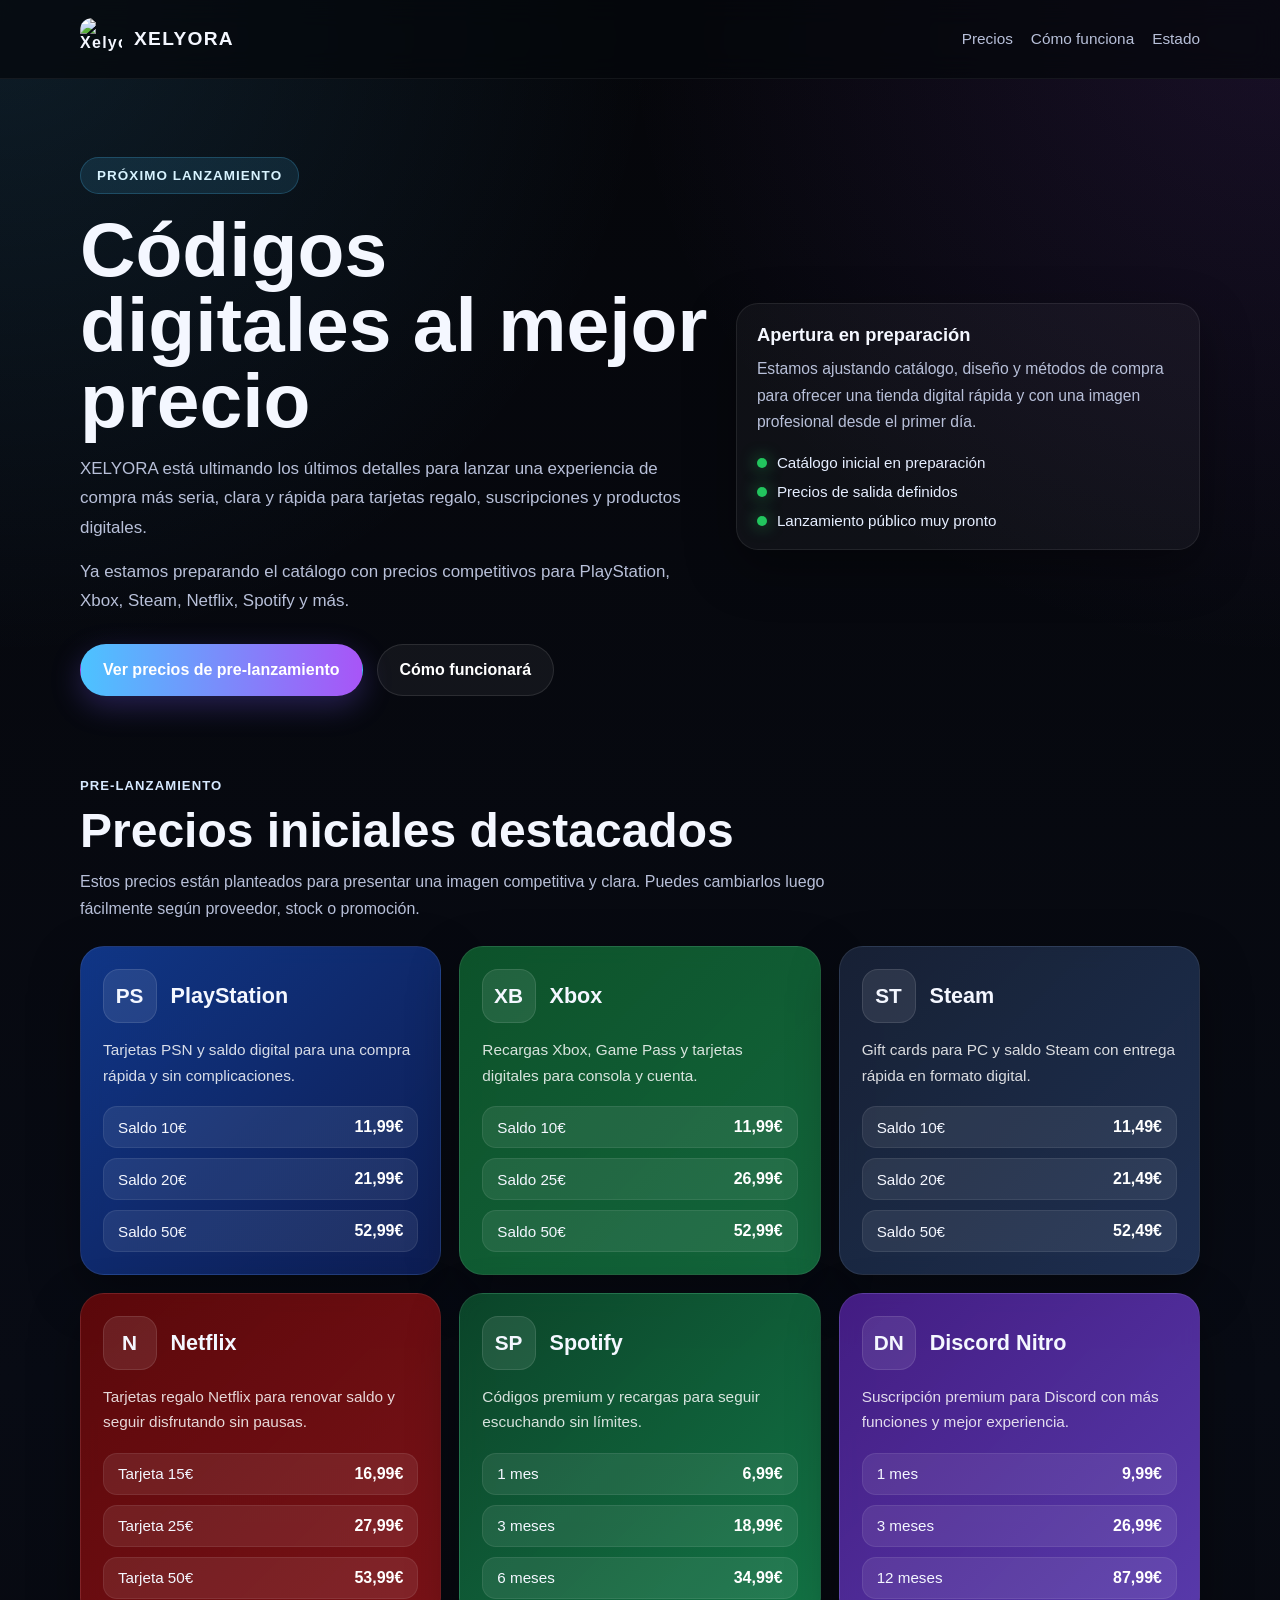
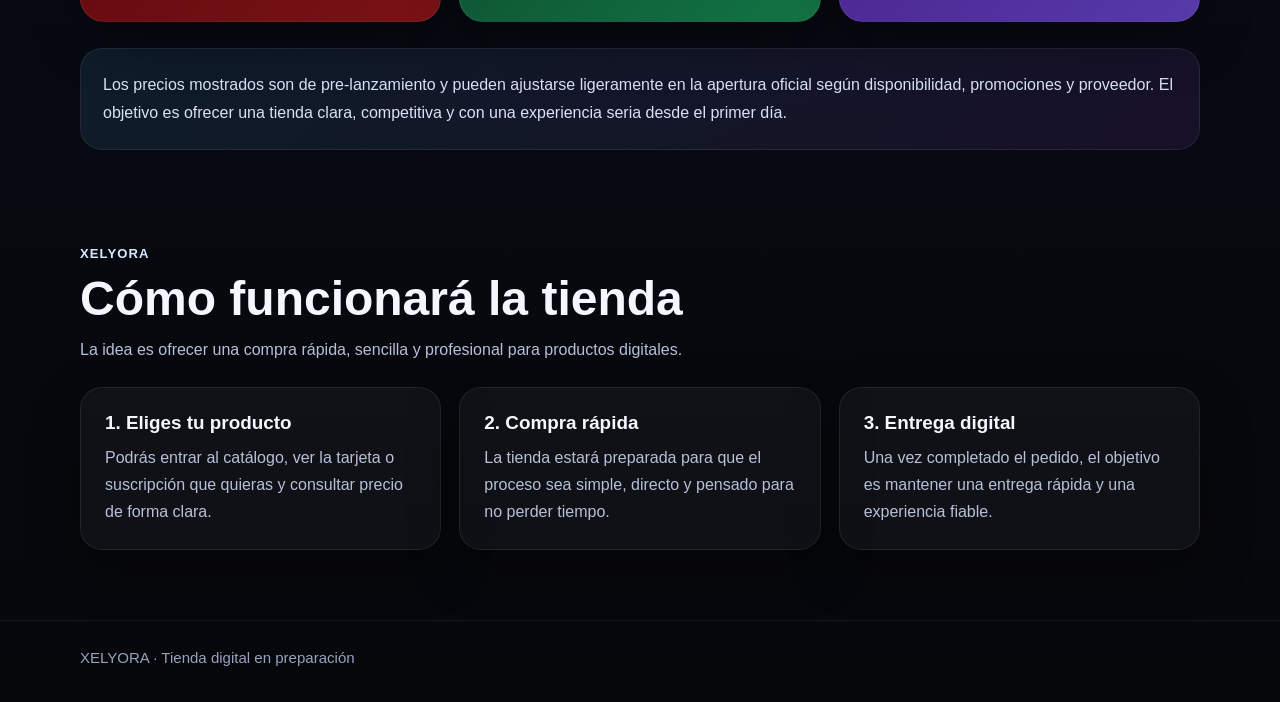
==== public/index.html @ 6d17dced "Update index.html" ====
<!DOCTYPE html>
<html lang="es">
<head>
  <meta charset="UTF-8" />
  <meta name="viewport" content="width=device-width, initial-scale=1.0" />
  <title>XELYORA | Próxima apertura</title>
  <meta
    name="description"
    content="XELYORA abrirá muy pronto. Tarjetas regalo, gift cards y suscripciones digitales con entrega rápida y precios competitivos."
  />
  <link rel="icon" href="/favicon.ico" type="image/x-icon" />
  <link rel="shortcut icon" href="/favicon.ico" type="image/x-icon" />
  <style>
    :root {
      --bg: #06070b;
      --bg-soft: #0d1020;
      --card: rgba(255,255,255,0.05);
      --card-border: rgba(255,255,255,0.08);
      --text: #f4f7ff;
      --muted: #b8c0d9;
      --blue: #4cc3ff;
      --purple: #a855f7;
      --green: #22c55e;
      --shadow: 0 18px 50px rgba(0,0,0,0.35);
    }

    * {
      box-sizing: border-box;
    }

    html {
      scroll-behavior: smooth;
    }

    body {
      margin: 0;
      font-family: Arial, sans-serif;
      color: var(--text);
      background:
        radial-gradient(circle at top left, rgba(76,195,255,0.12), transparent 25%),
        radial-gradient(circle at top right, rgba(168,85,247,0.12), transparent 25%),
        linear-gradient(180deg, #05060a 0%, #080b14 60%, #06070b 100%);
    }

    a {
      color: inherit;
      text-decoration: none;
    }

    .container {
      width: min(1120px, calc(100% - 32px));
      margin: 0 auto;
    }

    .site-header {
      position: sticky;
      top: 0;
      z-index: 20;
      backdrop-filter: blur(14px);
      background: rgba(5, 7, 12, 0.72);
      border-bottom: 1px solid rgba(255,255,255,0.06);
    }

    .header-wrap {
      min-height: 78px;
      display: flex;
      align-items: center;
      justify-content: space-between;
      gap: 18px;
    }

    .brand {
      display: flex;
      align-items: center;
      gap: 12px;
      font-weight: 800;
      letter-spacing: 0.08em;
    }

    .brand img {
      width: 42px;
      height: 42px;
      object-fit: contain;
      border-radius: 12px;
    }

    .brand-text {
      font-size: 1.2rem;
    }

    .nav {
      display: flex;
      align-items: center;
      gap: 18px;
      color: var(--muted);
      font-size: 0.96rem;
    }

    .nav a:hover {
      color: white;
    }

    .hero {
      position: relative;
      overflow: hidden;
      padding: 78px 0 56px;
    }

    .hero-grid {
      display: grid;
      grid-template-columns: 1.15fr 0.85fr;
      gap: 28px;
      align-items: center;
    }

    .badge {
      display: inline-flex;
      align-items: center;
      gap: 10px;
      padding: 10px 16px;
      border-radius: 999px;
      background: rgba(76,195,255,0.12);
      border: 1px solid rgba(76,195,255,0.22);
      color: #d8f3ff;
      font-size: 0.84rem;
      font-weight: 700;
      letter-spacing: 0.08em;
      margin-bottom: 18px;
    }

    h1 {
      margin: 0 0 16px;
      font-size: clamp(2.4rem, 6vw, 4.8rem);
      line-height: 0.98;
    }

    .hero p {
      margin: 0 0 14px;
      color: var(--muted);
      font-size: 1.06rem;
      line-height: 1.75;
      max-width: 720px;
    }

    .hero-actions {
      display: flex;
      flex-wrap: wrap;
      gap: 14px;
      margin-top: 28px;
    }

    .btn {
      display: inline-flex;
      align-items: center;
      justify-content: center;
      min-height: 52px;
      padding: 0 22px;
      border-radius: 999px;
      font-weight: 700;
      border: 1px solid transparent;
      transition: transform 0.18s ease, border-color 0.18s ease, background 0.18s ease;
    }

    .btn:hover {
      transform: translateY(-1px);
    }

    .btn-primary {
      color: white;
      background: linear-gradient(90deg, var(--blue), var(--purple));
      box-shadow: 0 10px 30px rgba(122, 92, 255, 0.28);
    }

    .btn-secondary {
      color: white;
      background: rgba(255,255,255,0.05);
      border-color: rgba(255,255,255,0.10);
    }

    .status-card {
      padding: 20px;
      border-radius: 22px;
      background: rgba(255,255,255,0.04);
      border: 1px solid rgba(255,255,255,0.08);
      box-shadow: var(--shadow);
    }

    .status-card h3 {
      margin: 0 0 10px;
      font-size: 1.15rem;
    }

    .status-card p {
      margin: 0;
      color: var(--muted);
      font-size: 0.98rem;
      line-height: 1.7;
    }

    .status-list {
      list-style: none;
      padding: 0;
      margin: 18px 0 0;
      display: grid;
      gap: 12px;
    }

    .status-list li {
      display: flex;
      align-items: center;
      gap: 10px;
      color: #e6eeff;
      font-size: 0.95rem;
    }

    .dot {
      width: 10px;
      height: 10px;
      border-radius: 999px;
      background: var(--green);
      box-shadow: 0 0 16px rgba(34,197,94,0.7);
      flex-shrink: 0;
    }

    .section {
      padding: 24px 0 70px;
    }

    .section-head {
      display: flex;
      align-items: end;
      justify-content: space-between;
      gap: 18px;
      margin-bottom: 24px;
    }

    .section-tag {
      color: #d7e9ff;
      font-size: 0.82rem;
      letter-spacing: 0.08em;
      font-weight: 800;
      display: inline-block;
      margin-bottom: 10px;
    }

    h2 {
      margin: 0;
      font-size: clamp(1.8rem, 4vw, 3rem);
    }

    .section-sub {
      margin: 10px 0 0;
      color: var(--muted);
      max-width: 760px;
      line-height: 1.7;
    }

    .grid {
      display: grid;
      grid-template-columns: repeat(3, 1fr);
      gap: 18px;
    }

    .product-card {
      border-radius: 24px;
      padding: 22px;
      border: 1px solid var(--card-border);
      box-shadow: var(--shadow);
      background: var(--card);
      backdrop-filter: blur(12px);
      min-height: 250px;
      display: flex;
      flex-direction: column;
      justify-content: space-between;
    }

    .product-card.ps {
      background: linear-gradient(135deg, rgba(18, 64, 160, 0.82), rgba(15, 32, 92, 0.88));
    }

    .product-card.xbox {
      background: linear-gradient(135deg, rgba(14, 92, 46, 0.88), rgba(24, 138, 76, 0.72));
    }

    .product-card.steam {
      background: linear-gradient(135deg, rgba(25, 35, 56, 0.92), rgba(35, 56, 95, 0.82));
    }

    .product-card.netflix {
      background: linear-gradient(135deg, rgba(98, 8, 10, 0.92), rgba(167, 22, 26, 0.72));
    }

    .product-card.spotify {
      background: linear-gradient(135deg, rgba(12, 76, 44, 0.88), rgba(24, 158, 90, 0.72));
    }

    .product-card.nitro {
      background: linear-gradient(135deg, rgba(74, 31, 143, 0.90), rgba(120, 77, 231, 0.72));
    }

    .product-top {
      display: flex;
      align-items: center;
      gap: 14px;
      margin-bottom: 14px;
    }

    .product-icon {
      width: 54px;
      height: 54px;
      border-radius: 16px;
      display: grid;
      place-items: center;
      background: rgba(255,255,255,0.09);
      border: 1px solid rgba(255,255,255,0.10);
      font-size: 1.3rem;
      font-weight: 800;
    }

    .product-card h3 {
      margin: 0;
      font-size: 1.35rem;
    }

    .product-card p {
      margin: 0;
      color: rgba(255,255,255,0.84);
      line-height: 1.65;
      font-size: 0.96rem;
    }

    .price-list {
      margin: 18px 0 0;
      padding: 0;
      list-style: none;
      display: grid;
      gap: 10px;
    }

    .price-list li {
      display: flex;
      align-items: center;
      justify-content: space-between;
      gap: 12px;
      padding: 11px 14px;
      border-radius: 14px;
      background: rgba(255,255,255,0.08);
      border: 1px solid rgba(255,255,255,0.08);
      font-size: 0.95rem;
    }

    .price-list strong {
      font-size: 1rem;
      color: white;
    }

    .notice-box {
      margin-top: 26px;
      padding: 22px;
      border-radius: 22px;
      background: linear-gradient(135deg, rgba(76,195,255,0.10), rgba(168,85,247,0.10));
      border: 1px solid rgba(255,255,255,0.08);
      color: #eaf2ff;
    }

    .notice-box p {
      margin: 0;
      color: #d9e2f5;
      line-height: 1.75;
    }

    .info-grid {
      display: grid;
      grid-template-columns: repeat(3, 1fr);
      gap: 18px;
    }

    .info-card {
      padding: 24px;
      border-radius: 22px;
      background: rgba(255,255,255,0.04);
      border: 1px solid rgba(255,255,255,0.08);
      box-shadow: var(--shadow);
    }

    .info-card h3 {
      margin: 0 0 10px;
      font-size: 1.18rem;
    }

    .info-card p {
      margin: 0;
      color: var(--muted);
      line-height: 1.7;
    }

    .footer {
      padding: 28px 0 36px;
      border-top: 1px solid rgba(255,255,255,0.06);
      color: #98a2bf;
      font-size: 0.94rem;
    }

    @media (max-width: 980px) {
      .hero-grid,
      .grid,
      .info-grid {
        grid-template-columns: 1fr;
      }
    }

    @media (max-width: 760px) {
      .nav {
        display: none;
      }

      .hero {
        padding-top: 52px;
      }

      .header-wrap {
        min-height: 70px;
      }

      .hero-actions {
        flex-direction: column;
      }

      .btn {
        width: 100%;
      }

      .section {
        padding-bottom: 54px;
      }
    }
  </style>
</head>
<body>
  <header class="site-header">
    <div class="container header-wrap">
      <a class="brand" href="/">
        <img src="/favicon.ico" alt="Xelyora" />
        <span class="brand-text">XELYORA</span>
      </a>

      <nav class="nav">
        <a href="#catalogo">Precios</a>
        <a href="#como-funciona">Cómo funciona</a>
        <a href="#estado">Estado</a>
      </nav>
    </div>
  </header>

  <main>
    <section class="hero" id="estado">
      <div class="container hero-grid">
        <div>
          <div class="badge">PRÓXIMO LANZAMIENTO</div>
          <h1>Códigos digitales al mejor precio</h1>
          <p>
            XELYORA está ultimando los últimos detalles para lanzar una experiencia de compra
            más seria, clara y rápida para tarjetas regalo, suscripciones y productos digitales.
          </p>
          <p>
            Ya estamos preparando el catálogo con precios competitivos para PlayStation,
            Xbox, Steam, Netflix, Spotify y más.
          </p>

          <div class="hero-actions">
            <a href="#catalogo" class="btn btn-primary">Ver precios de pre-lanzamiento</a>
            <a href="#como-funciona" class="btn btn-secondary">Cómo funcionará</a>
          </div>
        </div>

        <div class="status-card">
          <h3>Apertura en preparación</h3>
          <p>
            Estamos ajustando catálogo, diseño y métodos de compra para ofrecer una tienda
            digital rápida y con una imagen profesional desde el primer día.
          </p>

          <ul class="status-list">
            <li><span class="dot"></span> Catálogo inicial en preparación</li>
            <li><span class="dot"></span> Precios de salida definidos</li>
            <li><span class="dot"></span> Lanzamiento público muy pronto</li>
          </ul>
        </div>
      </div>
    </section>

    <section class="section" id="catalogo">
      <div class="container">
        <div class="section-head">
          <div>
            <span class="section-tag">PRE-LANZAMIENTO</span>
            <h2>Precios iniciales destacados</h2>
            <p class="section-sub">
              Estos precios están planteados para presentar una imagen competitiva y clara.
              Puedes cambiarlos luego fácilmente según proveedor, stock o promoción.
            </p>
          </div>
        </div>

        <div class="grid">
          <article class="product-card ps">
            <div>
              <div class="product-top">
                <div class="product-icon">PS</div>
                <h3>PlayStation</h3>
              </div>
              <p>Tarjetas PSN y saldo digital para una compra rápida y sin complicaciones.</p>
            </div>
            <ul class="price-list">
              <li><span>Saldo 10€</span><strong>11,99€</strong></li>
              <li><span>Saldo 20€</span><strong>21,99€</strong></li>
              <li><span>Saldo 50€</span><strong>52,99€</strong></li>
            </ul>
          </article>

          <article class="product-card xbox">
            <div>
              <div class="product-top">
                <div class="product-icon">XB</div>
                <h3>Xbox</h3>
              </div>
              <p>Recargas Xbox, Game Pass y tarjetas digitales para consola y cuenta.</p>
            </div>
            <ul class="price-list">
              <li><span>Saldo 10€</span><strong>11,99€</strong></li>
              <li><span>Saldo 25€</span><strong>26,99€</strong></li>
              <li><span>Saldo 50€</span><strong>52,99€</strong></li>
            </ul>
          </article>

          <article class="product-card steam">
            <div>
              <div class="product-top">
                <div class="product-icon">ST</div>
                <h3>Steam</h3>
              </div>
              <p>Gift cards para PC y saldo Steam con entrega rápida en formato digital.</p>
            </div>
            <ul class="price-list">
              <li><span>Saldo 10€</span><strong>11,49€</strong></li>
              <li><span>Saldo 20€</span><strong>21,49€</strong></li>
              <li><span>Saldo 50€</span><strong>52,49€</strong></li>
            </ul>
          </article>

          <article class="product-card netflix">
            <div>
              <div class="product-top">
                <div class="product-icon">N</div>
                <h3>Netflix</h3>
              </div>
              <p>Tarjetas regalo Netflix para renovar saldo y seguir disfrutando sin pausas.</p>
            </div>
            <ul class="price-list">
              <li><span>Tarjeta 15€</span><strong>16,99€</strong></li>
              <li><span>Tarjeta 25€</span><strong>27,99€</strong></li>
              <li><span>Tarjeta 50€</span><strong>53,99€</strong></li>
            </ul>
          </article>

          <article class="product-card spotify">
            <div>
              <div class="product-top">
                <div class="product-icon">SP</div>
                <h3>Spotify</h3>
              </div>
              <p>Códigos premium y recargas para seguir escuchando sin límites.</p>
            </div>
            <ul class="price-list">
              <li><span>1 mes</span><strong>6,99€</strong></li>
              <li><span>3 meses</span><strong>18,99€</strong></li>
              <li><span>6 meses</span><strong>34,99€</strong></li>
            </ul>
          </article>

          <article class="product-card nitro">
            <div>
              <div class="product-top">
                <div class="product-icon">DN</div>
                <h3>Discord Nitro</h3>
              </div>
              <p>Suscripción premium para Discord con más funciones y mejor experiencia.</p>
            </div>
            <ul class="price-list">
              <li><span>1 mes</span><strong>9,99€</strong></li>
              <li><span>3 meses</span><strong>26,99€</strong></li>
              <li><span>12 meses</span><strong>87,99€</strong></li>
            </ul>
          </article>
        </div>

        <div class="notice-box">
          <p>
            Los precios mostrados son de pre-lanzamiento y pueden ajustarse ligeramente en la apertura oficial
            según disponibilidad, promociones y proveedor. El objetivo es ofrecer una tienda clara, competitiva
            y con una experiencia seria desde el primer día.
          </p>
        </div>
      </div>
    </section>

    <section class="section" id="como-funciona">
      <div class="container">
        <div class="section-head">
          <div>
            <span class="section-tag">XELYORA</span>
            <h2>Cómo funcionará la tienda</h2>
            <p class="section-sub">
              La idea es ofrecer una compra rápida, sencilla y profesional para productos digitales.
            </p>
          </div>
        </div>

        <div class="info-grid">
          <article class="info-card">
            <h3>1. Eliges tu producto</h3>
            <p>
              Podrás entrar al catálogo, ver la tarjeta o suscripción que quieras y consultar precio de forma clara.
            </p>
          </article>

          <article class="info-card">
            <h3>2. Compra rápida</h3>
            <p>
              La tienda estará preparada para que el proceso sea simple, directo y pensado para no perder tiempo.
            </p>
          </article>

          <article class="info-card">
            <h3>3. Entrega digital</h3>
            <p>
              Una vez completado el pedido, el objetivo es mantener una entrega rápida y una experiencia fiable.
            </p>
          </article>
        </div>
      </div>
    </section>
  </main>

  <footer class="footer">
    <div class="container">
      XELYORA · Tienda digital en preparación
    </div>
  </footer>
</body>
</html>
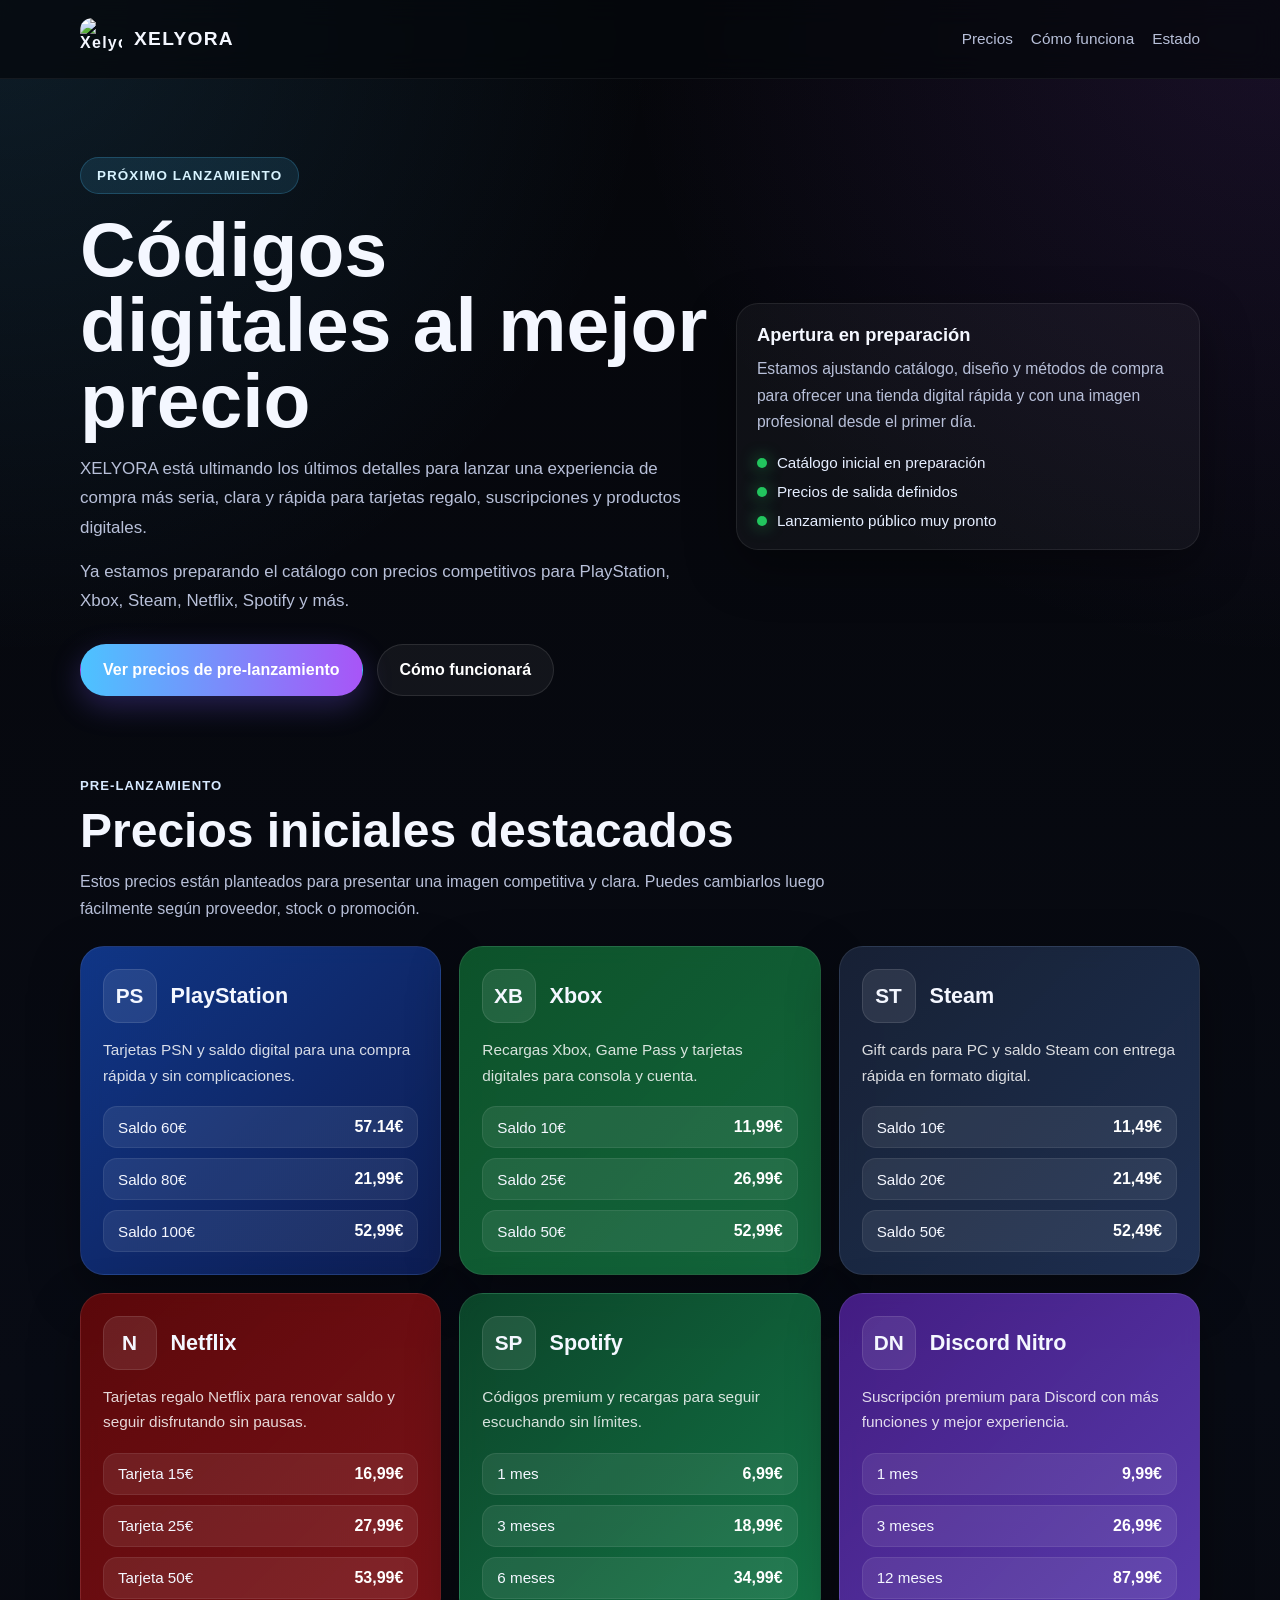
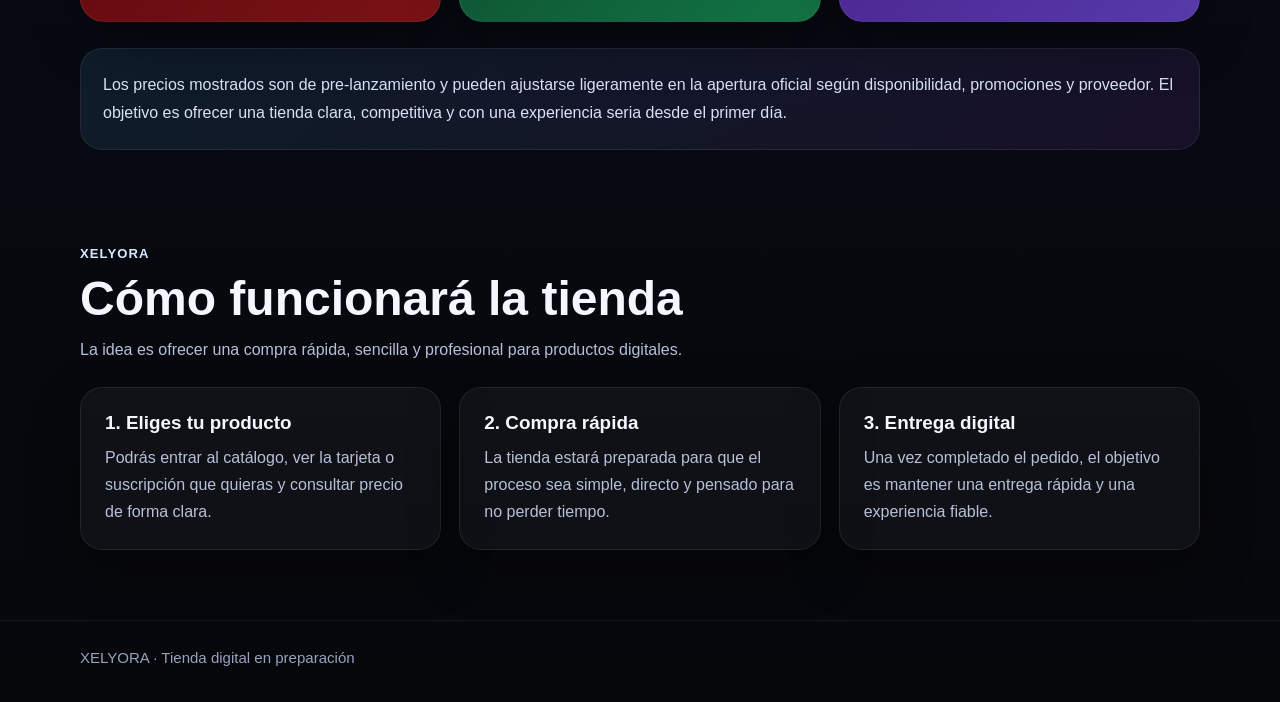
==== commit 17b12c26: "Update index.html" ====
--- a/public/index.html
+++ b/public/index.html
@@ -512,9 +512,9 @@
               <p>Tarjetas PSN y saldo digital para una compra rápida y sin complicaciones.</p>
             </div>
             <ul class="price-list">
-              <li><span>Saldo 10€</span><strong>11,99€</strong></li>
-              <li><span>Saldo 20€</span><strong>21,99€</strong></li>
-              <li><span>Saldo 50€</span><strong>52,99€</strong></li>
+              <li><span>Saldo 60€</span><strong>57.14€</strong></li>
+              <li><span>Saldo 80€</span><strong>21,99€</strong></li>
+              <li><span>Saldo 100€</span><strong>52,99€</strong></li>
             </ul>
           </article>
 
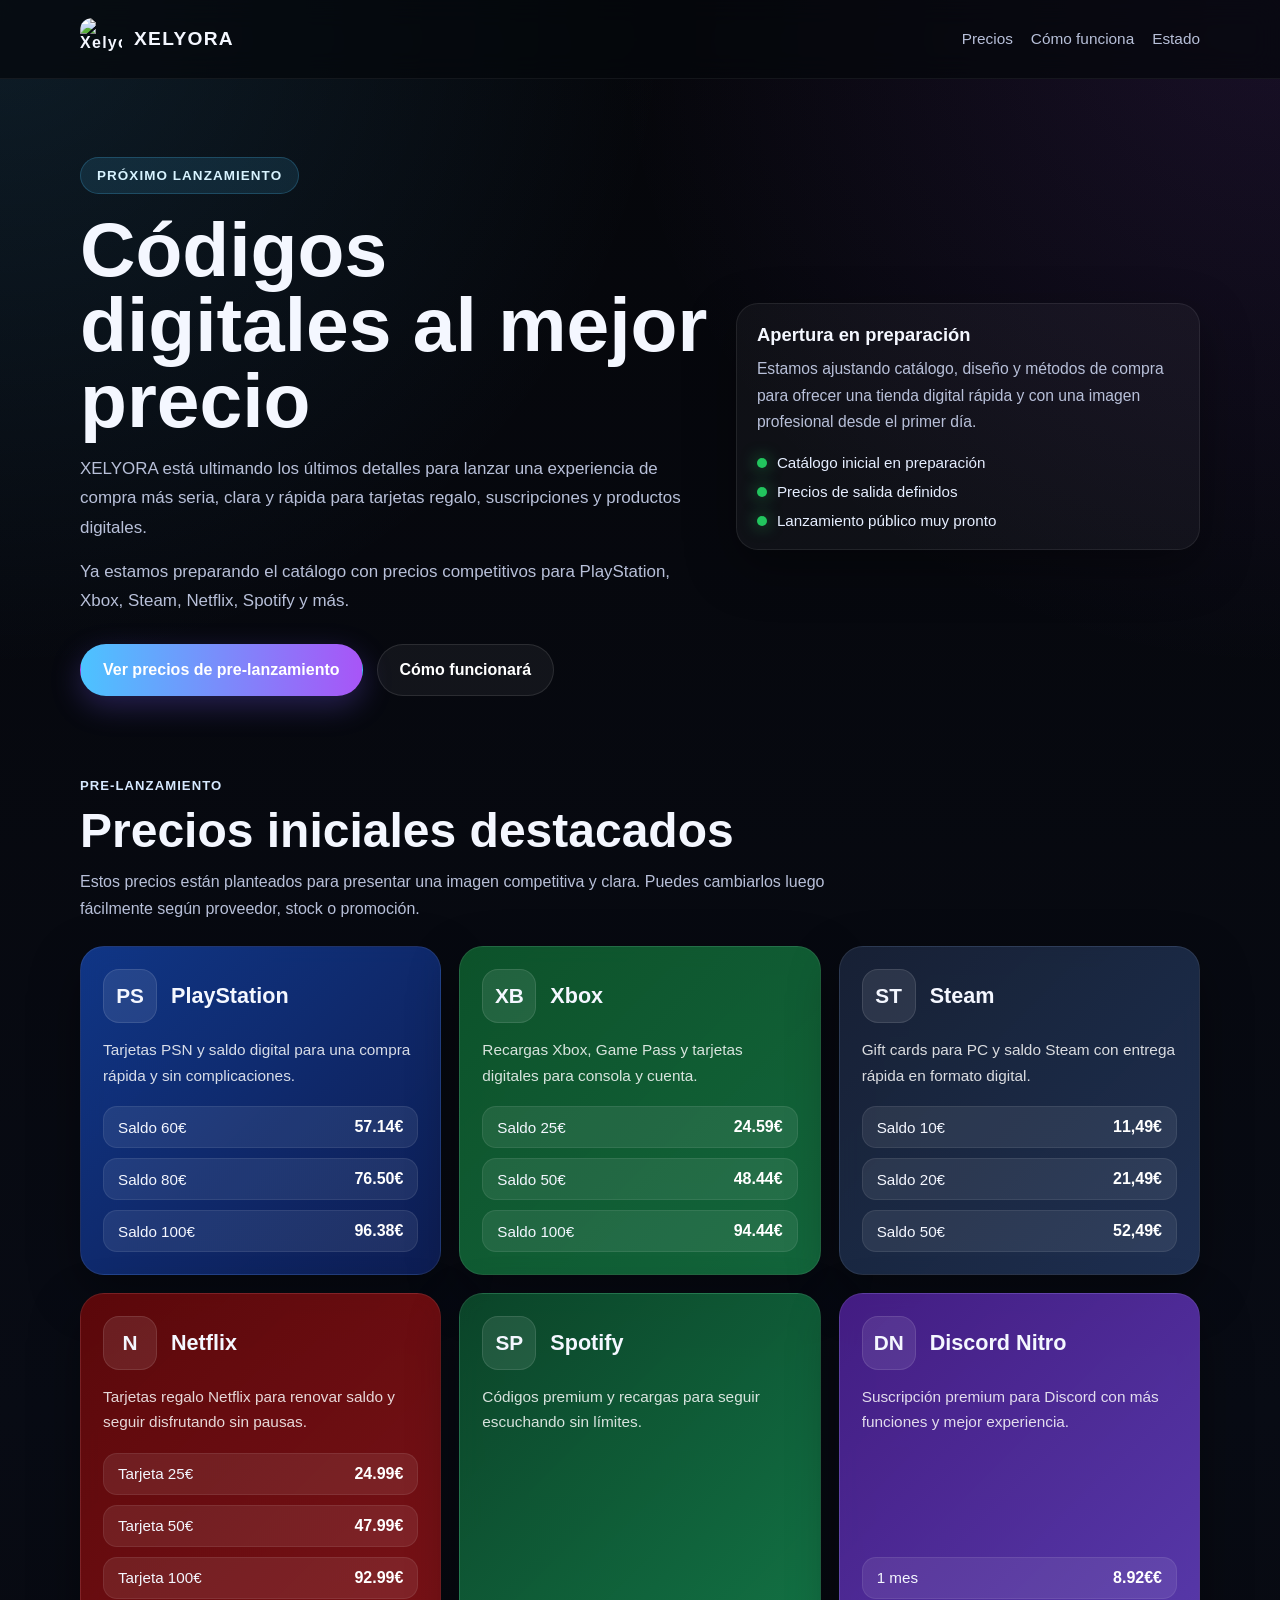
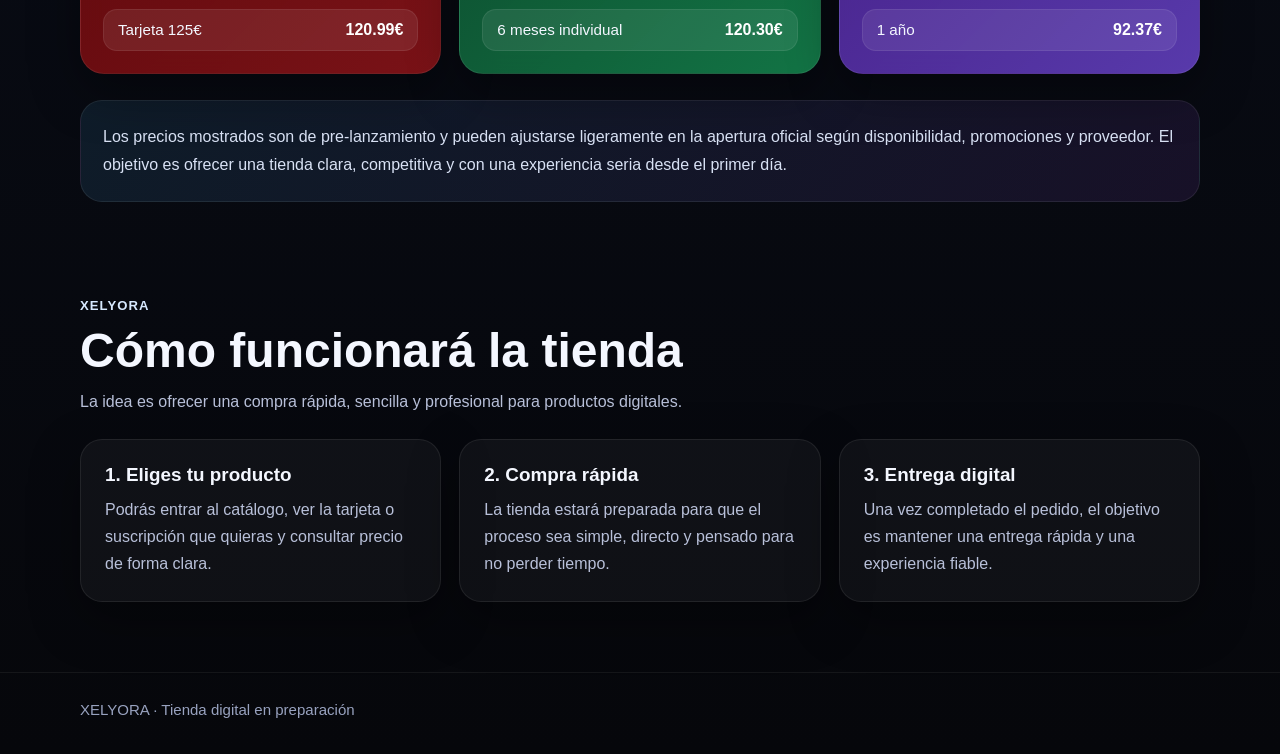
==== commit 69a9e78b: "Update index.html" ====
--- a/public/index.html
+++ b/public/index.html
@@ -513,8 +513,8 @@
             </div>
             <ul class="price-list">
               <li><span>Saldo 60€</span><strong>57.14€</strong></li>
-              <li><span>Saldo 80€</span><strong>21,99€</strong></li>
-              <li><span>Saldo 100€</span><strong>52,99€</strong></li>
+              <li><span>Saldo 80€</span><strong>76.50€</strong></li>
+              <li><span>Saldo 100€</span><strong>96.38€</strong></li>
             </ul>
           </article>
 
@@ -527,9 +527,9 @@
               <p>Recargas Xbox, Game Pass y tarjetas digitales para consola y cuenta.</p>
             </div>
             <ul class="price-list">
-              <li><span>Saldo 10€</span><strong>11,99€</strong></li>
-              <li><span>Saldo 25€</span><strong>26,99€</strong></li>
-              <li><span>Saldo 50€</span><strong>52,99€</strong></li>
+              <li><span>Saldo 25€</span><strong>24.59€</strong></li>
+              <li><span>Saldo 50€</span><strong>48.44€</strong></li>
+              <li><span>Saldo 100€</span><strong>94.44€</strong></li>
             </ul>
           </article>
 
@@ -557,11 +557,15 @@
               <p>Tarjetas regalo Netflix para renovar saldo y seguir disfrutando sin pausas.</p>
             </div>
             <ul class="price-list">
-              <li><span>Tarjeta 15€</span><strong>16,99€</strong></li>
-              <li><span>Tarjeta 25€</span><strong>27,99€</strong></li>
-              <li><span>Tarjeta 50€</span><strong>53,99€</strong></li>
+              <li><span>Tarjeta 25€</span><strong>24.99€</strong></li>
+              <li><span>Tarjeta 50€</span><strong>47.99€</strong></li>
+              <li><span>Tarjeta 100€</span><strong>92.99€</strong></li>
+              <li><span>Tarjeta 125€</span><strong>120.99€</strong></li>
             </ul>
-          </article>
+          
+        
+         
+         </article>
 
           <article class="product-card spotify">
             <div>
@@ -572,10 +576,8 @@
               <p>Códigos premium y recargas para seguir escuchando sin límites.</p>
             </div>
             <ul class="price-list">
-              <li><span>1 mes</span><strong>6,99€</strong></li>
-              <li><span>3 meses</span><strong>18,99€</strong></li>
-              <li><span>6 meses</span><strong>34,99€</strong></li>
-            </ul>
+             <li><span>6 meses individual </span><strong>120.30€</strong></li>
+           </ul>
           </article>
 
           <article class="product-card nitro">
@@ -587,9 +589,8 @@
               <p>Suscripción premium para Discord con más funciones y mejor experiencia.</p>
             </div>
             <ul class="price-list">
-              <li><span>1 mes</span><strong>9,99€</strong></li>
-              <li><span>3 meses</span><strong>26,99€</strong></li>
-              <li><span>12 meses</span><strong>87,99€</strong></li>
+              <li><span>1 mes</span><strong>8.92€€</strong></li>
+              <li><span>1 año</span><strong>92.37€</strong></li>
             </ul>
           </article>
         </div>
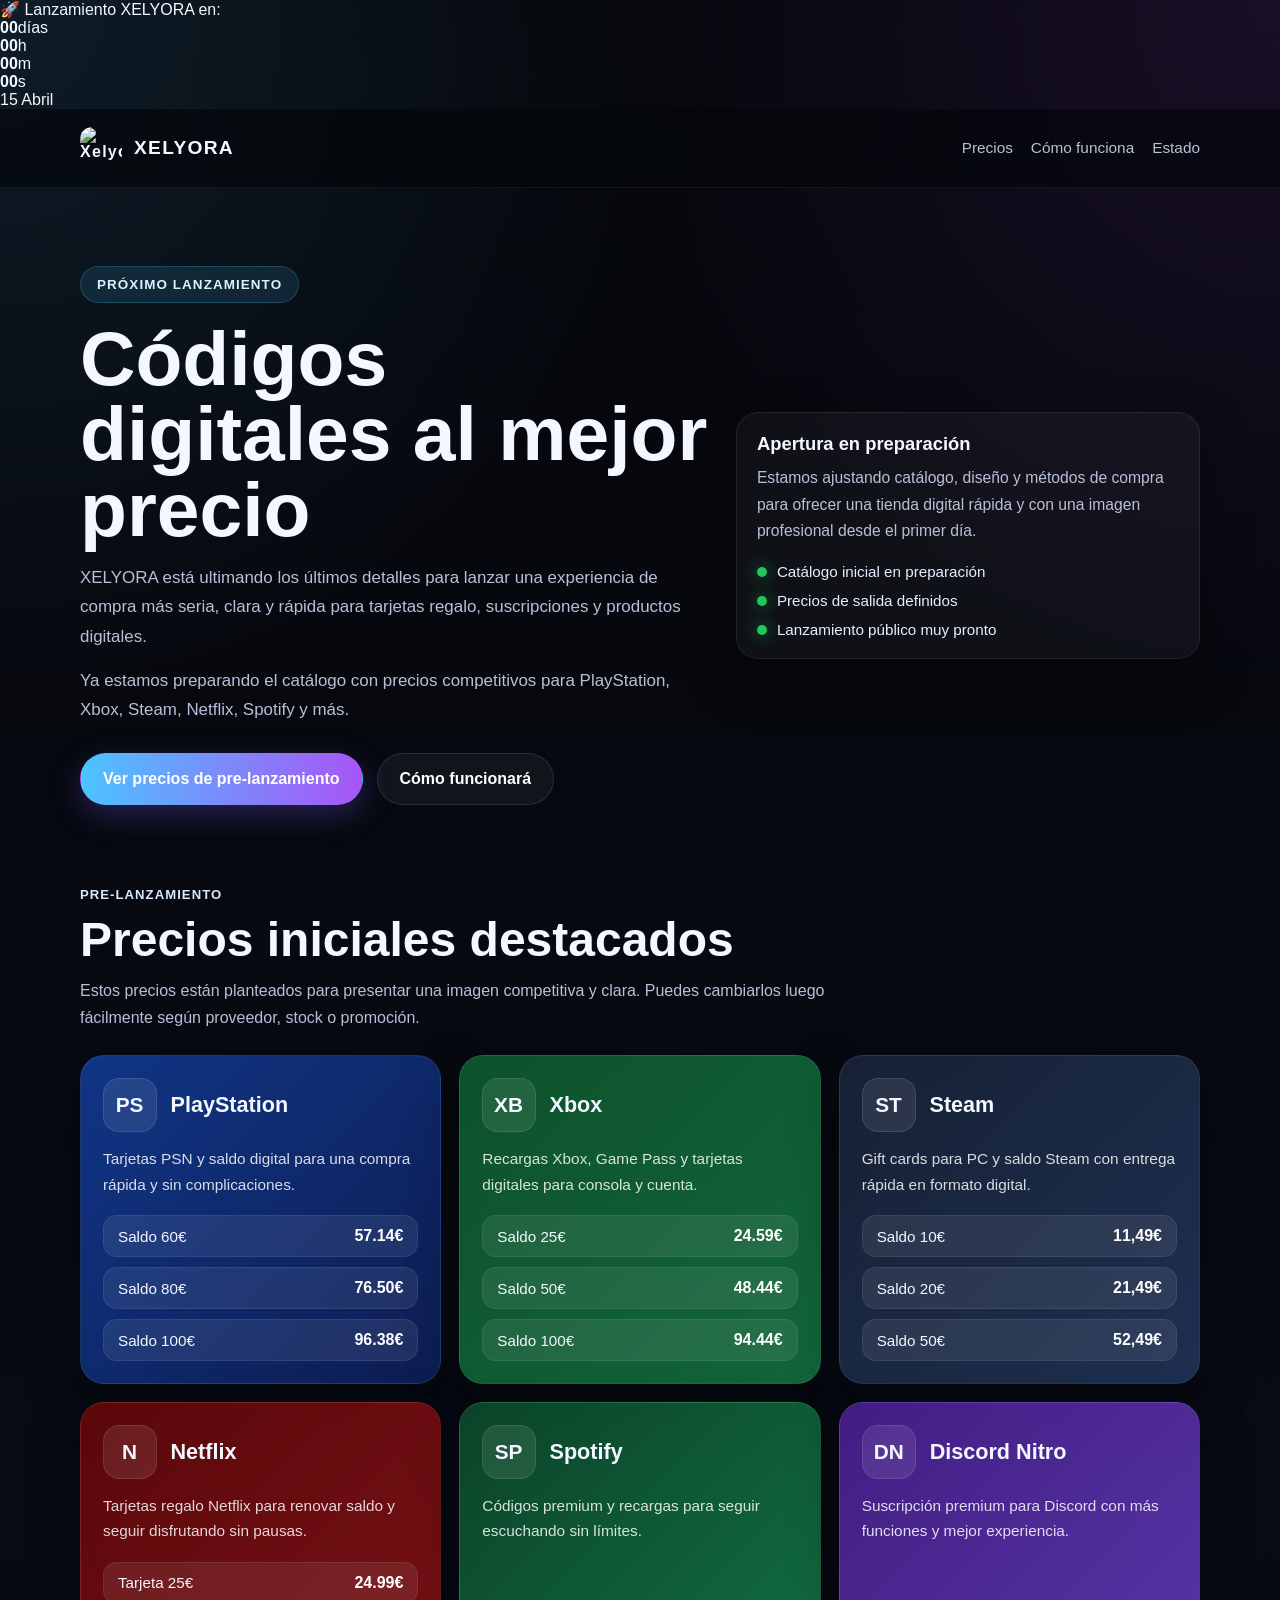
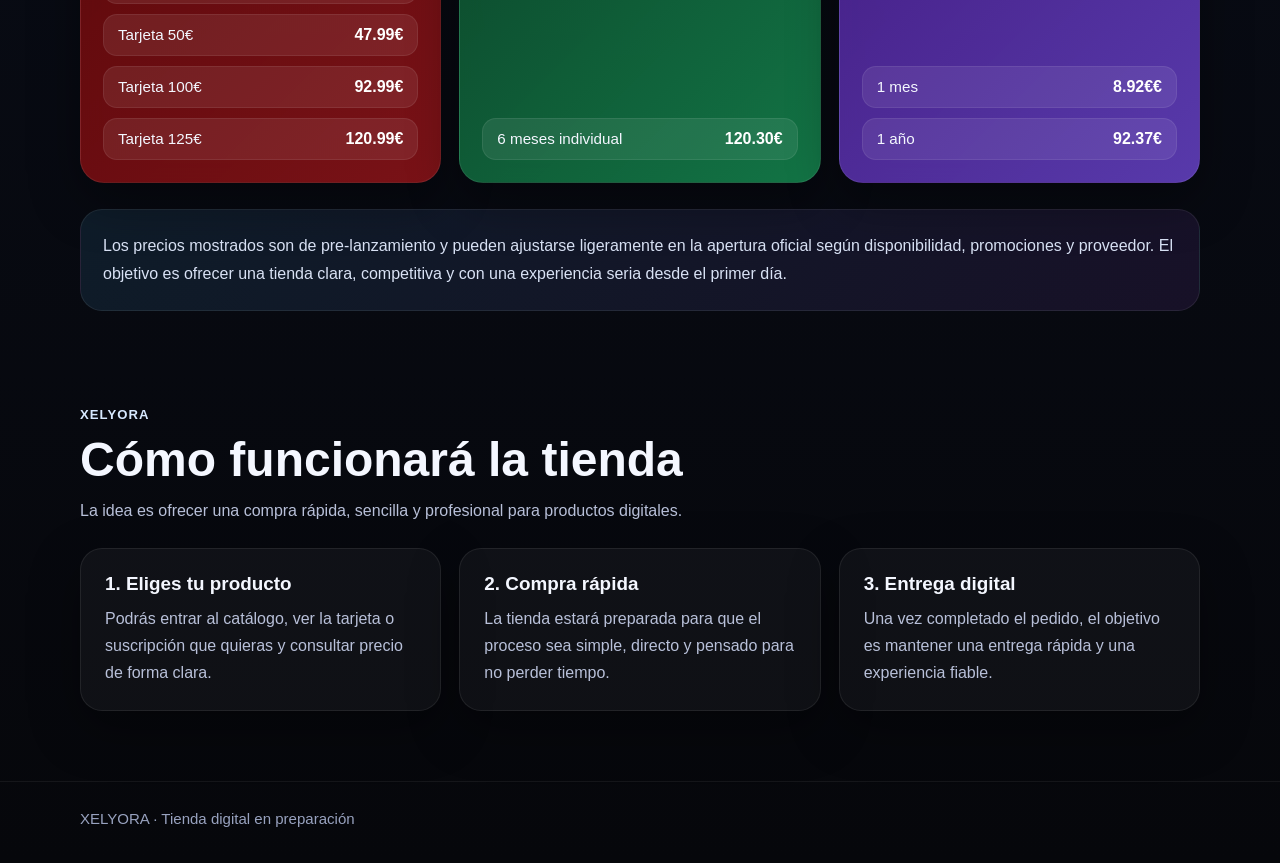
==== commit df019cc8: "Update index.html" ====
--- a/public/index.html
+++ b/public/index.html
@@ -1,6 +1,20 @@
 <!DOCTYPE html>
 <html lang="es">
 <head>
+  <div class="launch-bar">
+  <div class="launch-inner">
+    <span class="launch-text">🚀 Lanzamiento XELYORA en:</span>
+
+    <div class="countdown">
+      <div><strong id="days">00</strong><span>días</span></div>
+      <div><strong id="hours">00</strong><span>h</span></div>
+      <div><strong id="minutes">00</strong><span>m</span></div>
+      <div><strong id="seconds">00</strong><span>s</span></div>
+    </div>
+
+    <span class="launch-date">15 Abril</span>
+  </div>
+</div>
   <meta charset="UTF-8" />
   <meta name="viewport" content="width=device-width, initial-scale=1.0" />
   <title>XELYORA | Próxima apertura</title>
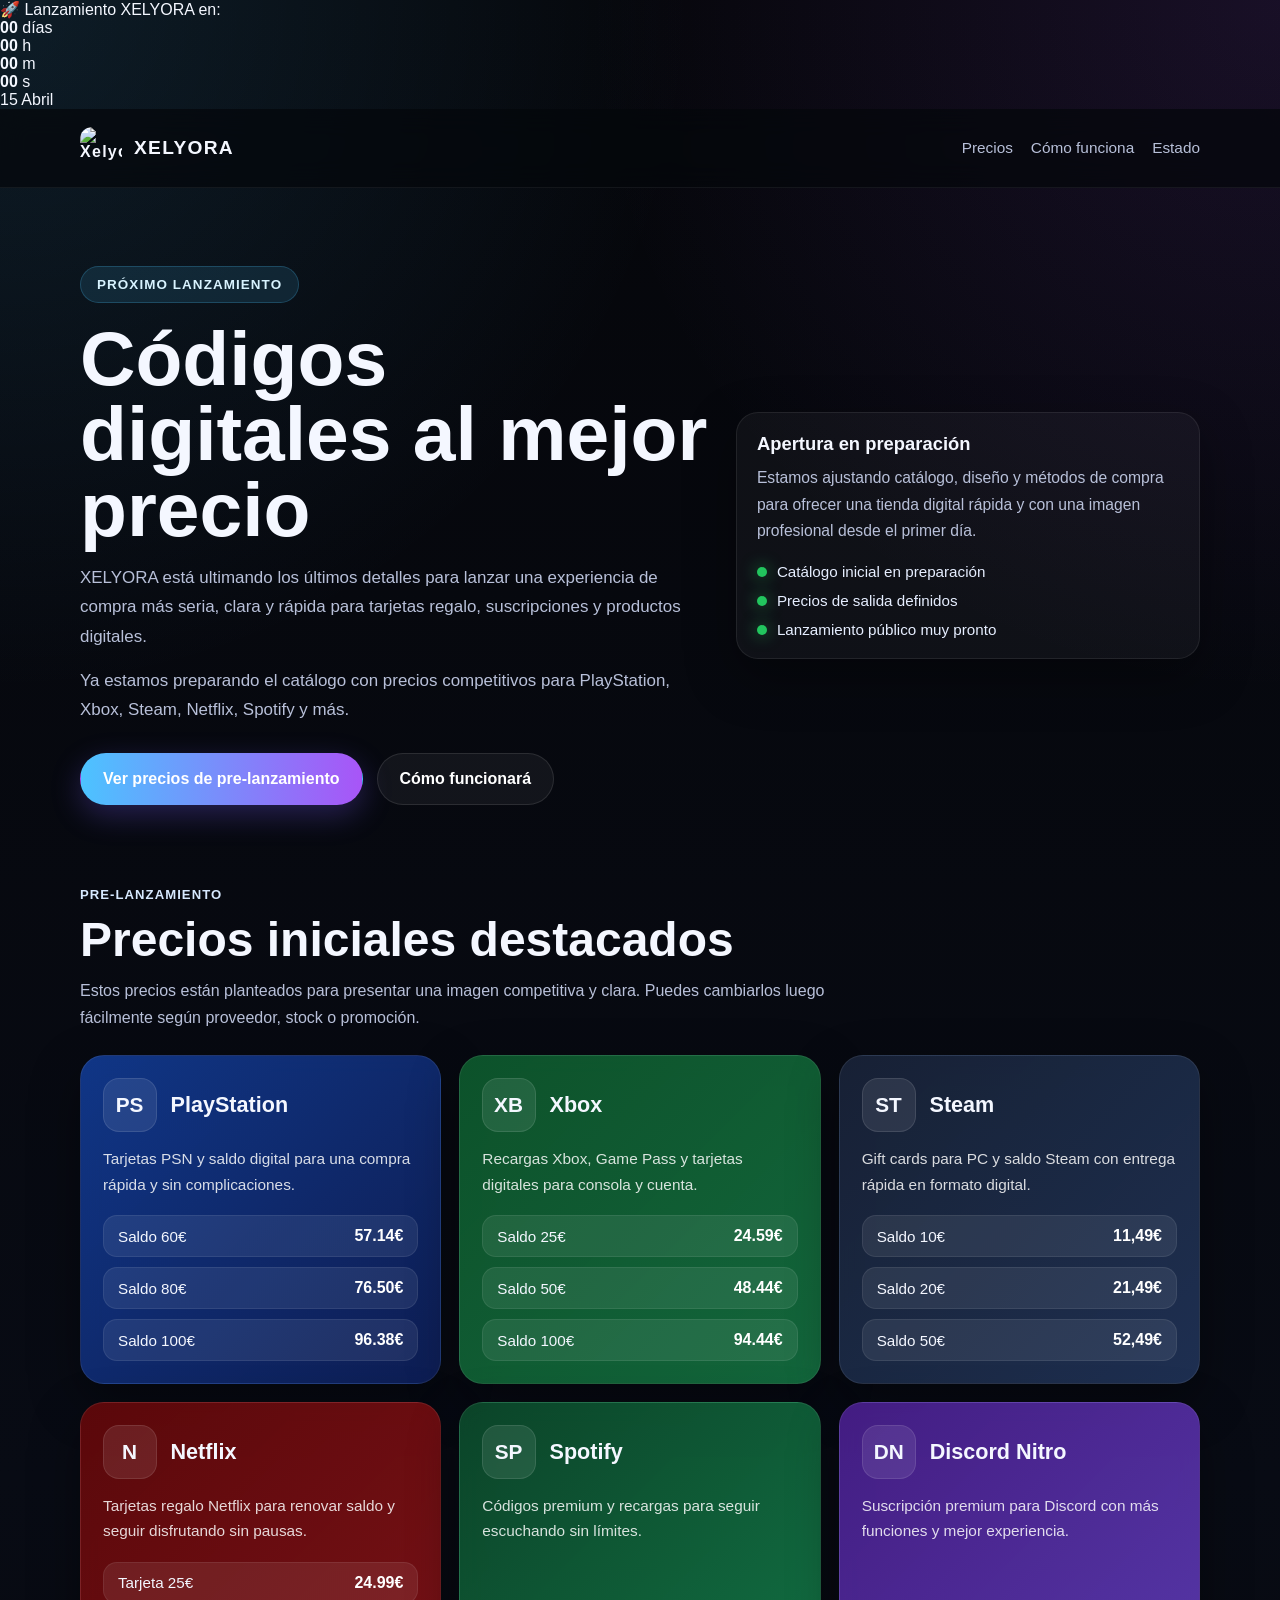
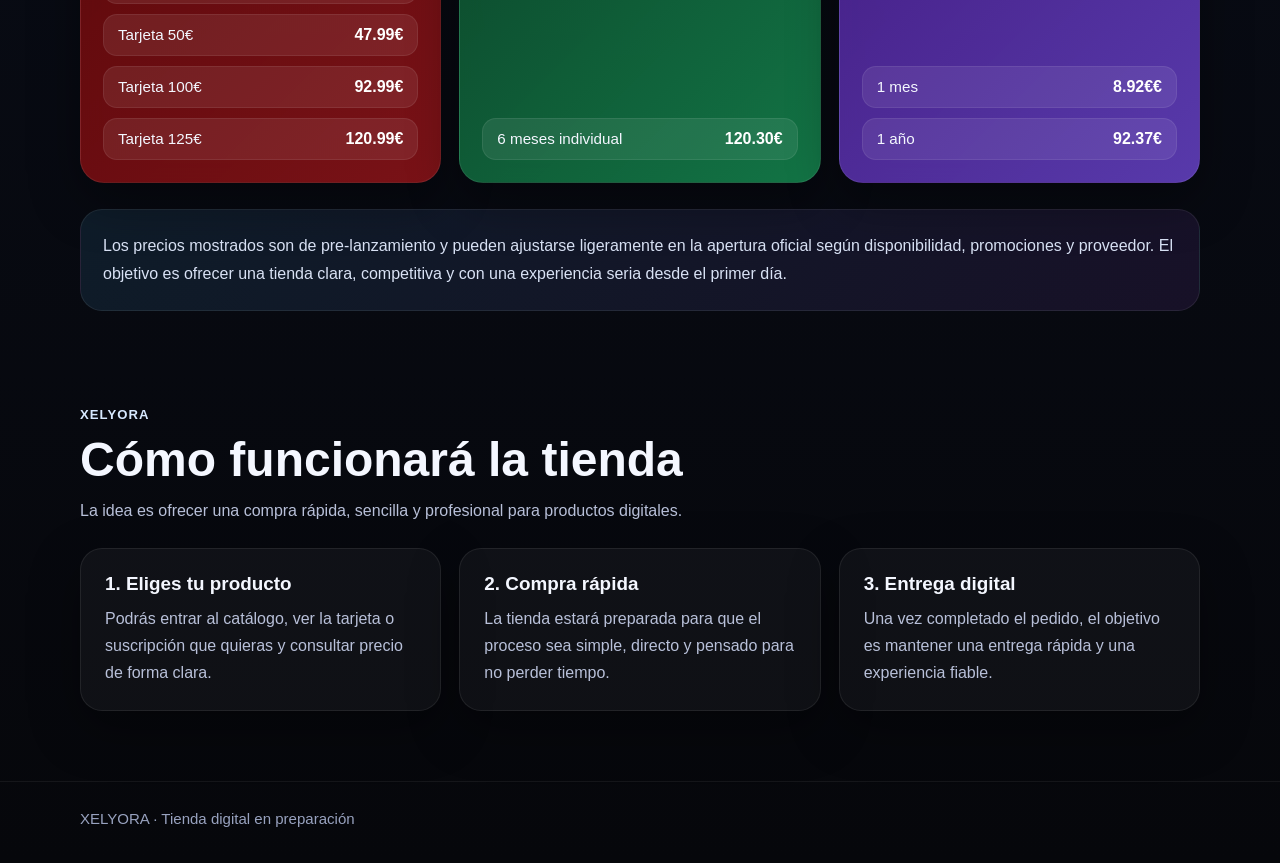
==== commit 60adb129: "Update index.html" ====
--- a/public/index.html
+++ b/public/index.html
@@ -1,20 +1,6 @@
 <!DOCTYPE html>
 <html lang="es">
 <head>
-  <div class="launch-bar">
-  <div class="launch-inner">
-    <span class="launch-text">🚀 Lanzamiento XELYORA en:</span>
-
-    <div class="countdown">
-      <div><strong id="days">00</strong><span>días</span></div>
-      <div><strong id="hours">00</strong><span>h</span></div>
-      <div><strong id="minutes">00</strong><span>m</span></div>
-      <div><strong id="seconds">00</strong><span>s</span></div>
-    </div>
-
-    <span class="launch-date">15 Abril</span>
-  </div>
-</div>
   <meta charset="UTF-8" />
   <meta name="viewport" content="width=device-width, initial-scale=1.0" />
   <title>XELYORA | Próxima apertura</title>
@@ -451,6 +437,32 @@
   </style>
 </head>
 <body>
+  <div class="launch-bar">
+  <div class="launch-inner">
+    <span class="launch-text">🚀 Lanzamiento XELYORA en:</span>
+
+    <div class="countdown">
+      <div class="time-box">
+        <strong id="days">00</strong>
+        <span>días</span>
+      </div>
+      <div class="time-box">
+        <strong id="hours">00</strong>
+        <span>h</span>
+      </div>
+      <div class="time-box">
+        <strong id="minutes">00</strong>
+        <span>m</span>
+      </div>
+      <div class="time-box">
+        <strong id="seconds">00</strong>
+        <span>s</span>
+      </div>
+    </div>
+
+    <span class="launch-date">15 Abril</span>
+  </div>
+</div>
   <header class="site-header">
     <div class="container header-wrap">
       <a class="brand" href="/">
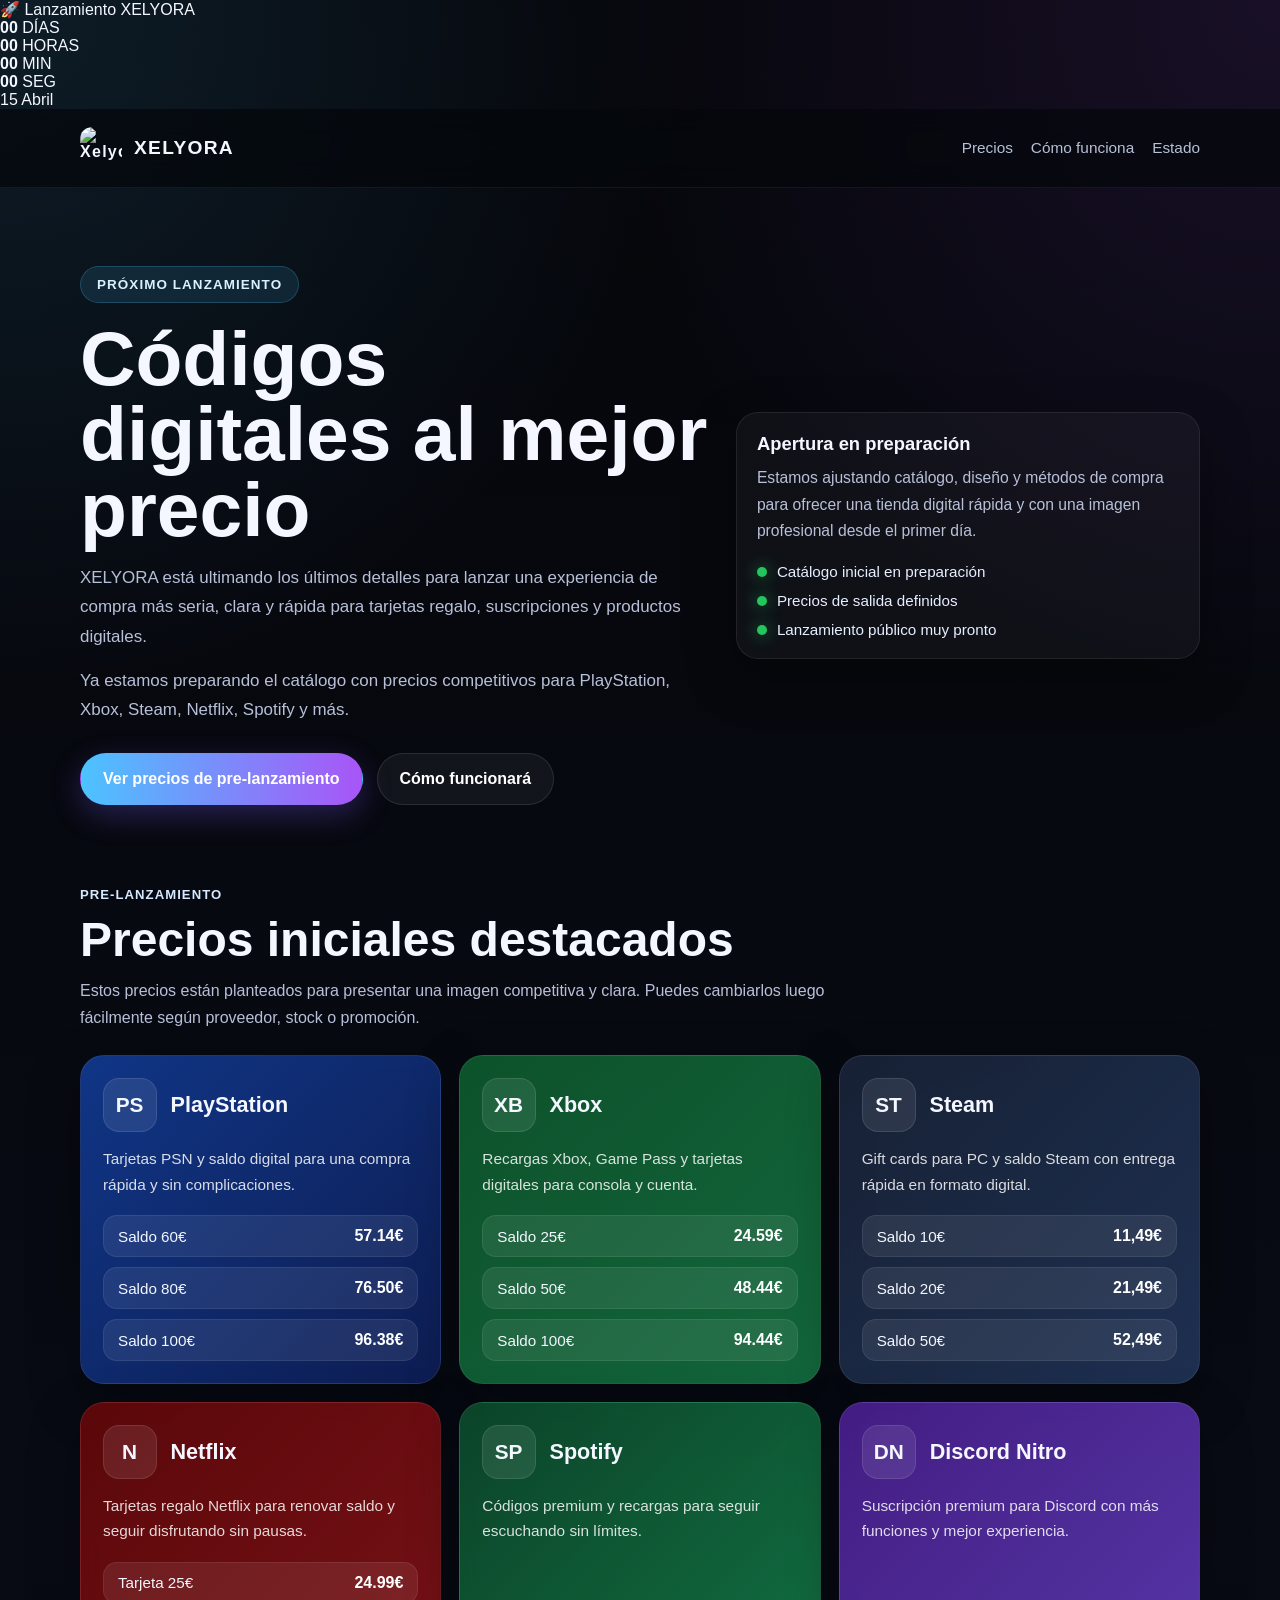
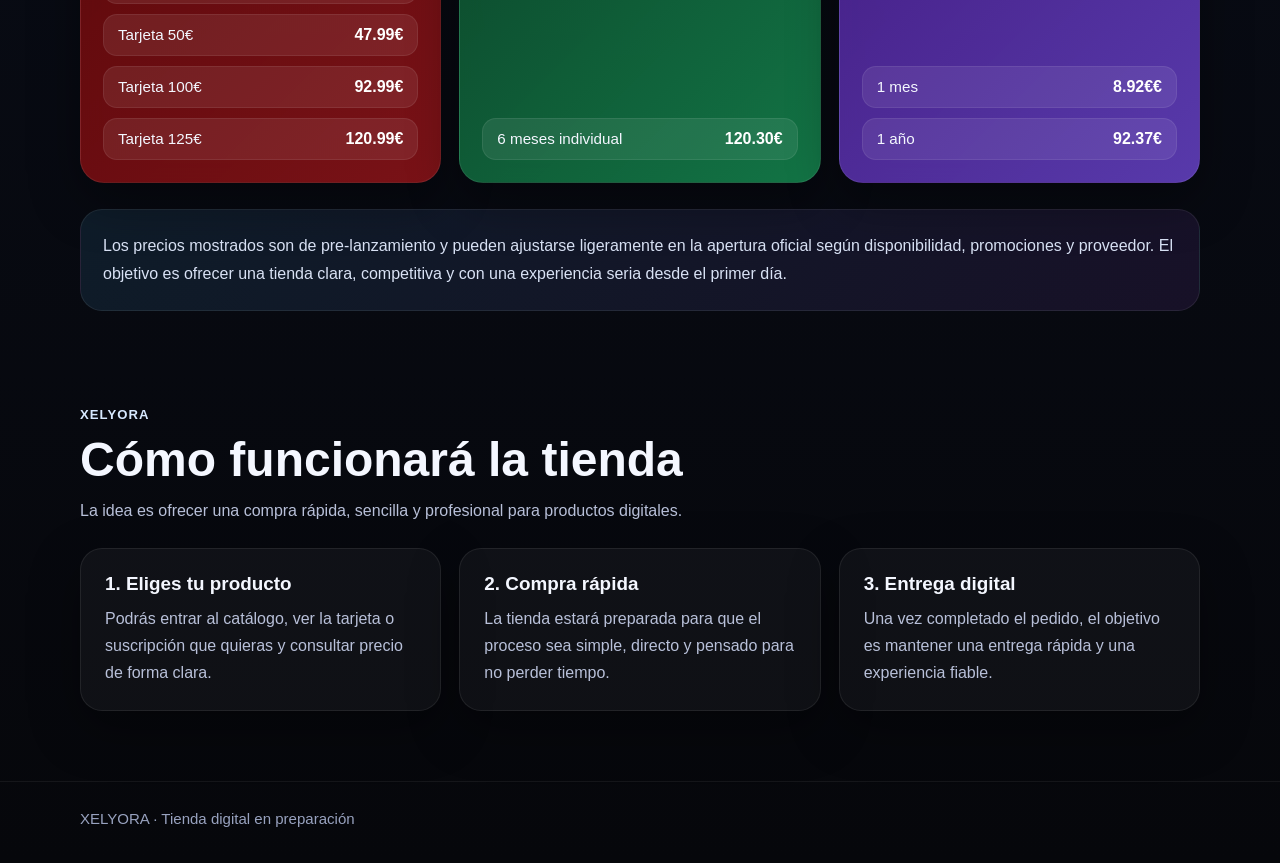
==== commit e79a7b62: "Update index.html" ====
--- a/public/index.html
+++ b/public/index.html
@@ -437,30 +437,40 @@
   </style>
 </head>
 <body>
+  
   <div class="launch-bar">
   <div class="launch-inner">
-    <span class="launch-text">🚀 Lanzamiento XELYORA en:</span>
+
+    <div class="launch-left">
+      🚀 Lanzamiento XELYORA
+    </div>
 
     <div class="countdown">
       <div class="time-box">
         <strong id="days">00</strong>
-        <span>días</span>
+        <span>DÍAS</span>
       </div>
+
       <div class="time-box">
         <strong id="hours">00</strong>
-        <span>h</span>
+        <span>HORAS</span>
       </div>
+
       <div class="time-box">
         <strong id="minutes">00</strong>
-        <span>m</span>
+        <span>MIN</span>
       </div>
+
       <div class="time-box">
         <strong id="seconds">00</strong>
-        <span>s</span>
+        <span>SEG</span>
       </div>
     </div>
 
-    <span class="launch-date">15 Abril</span>
+  </div>
+</div>
+   
+  <span class="launch-date">15 Abril</span>
   </div>
 </div>
   <header class="site-header">
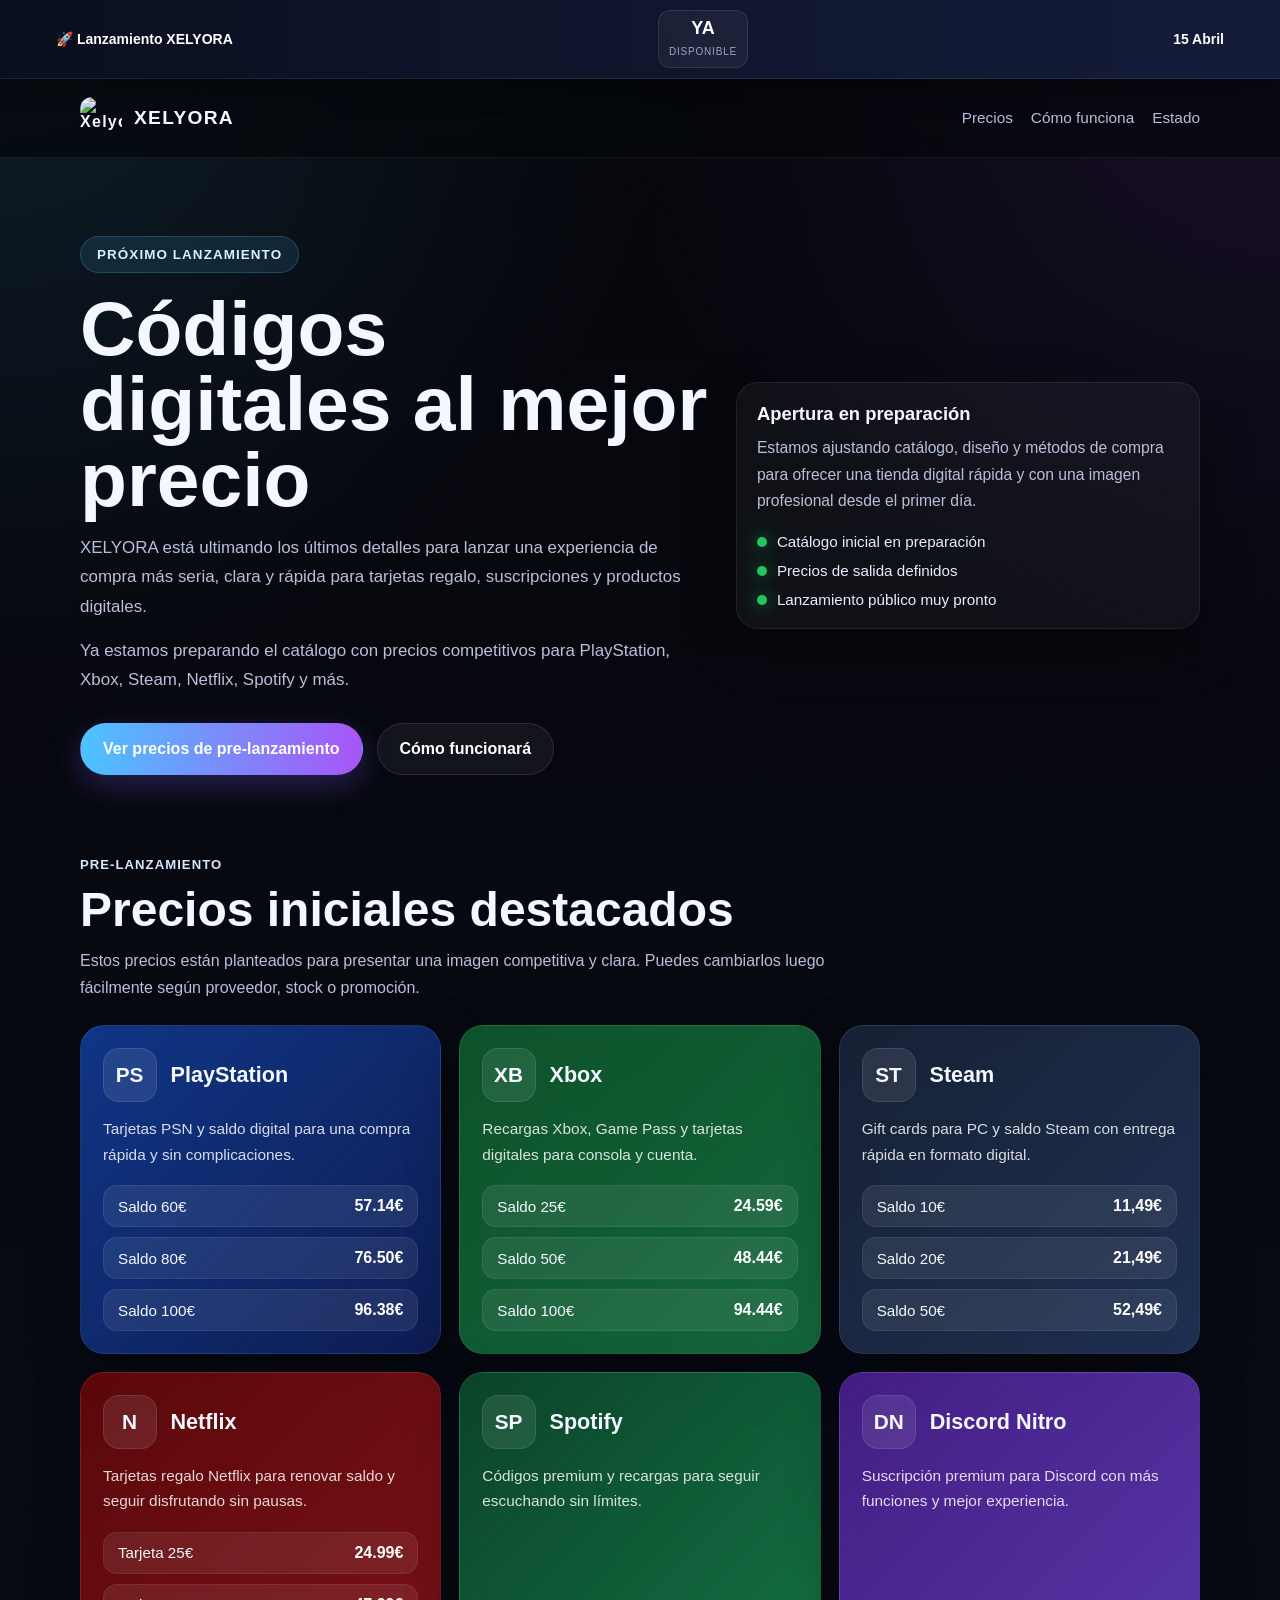
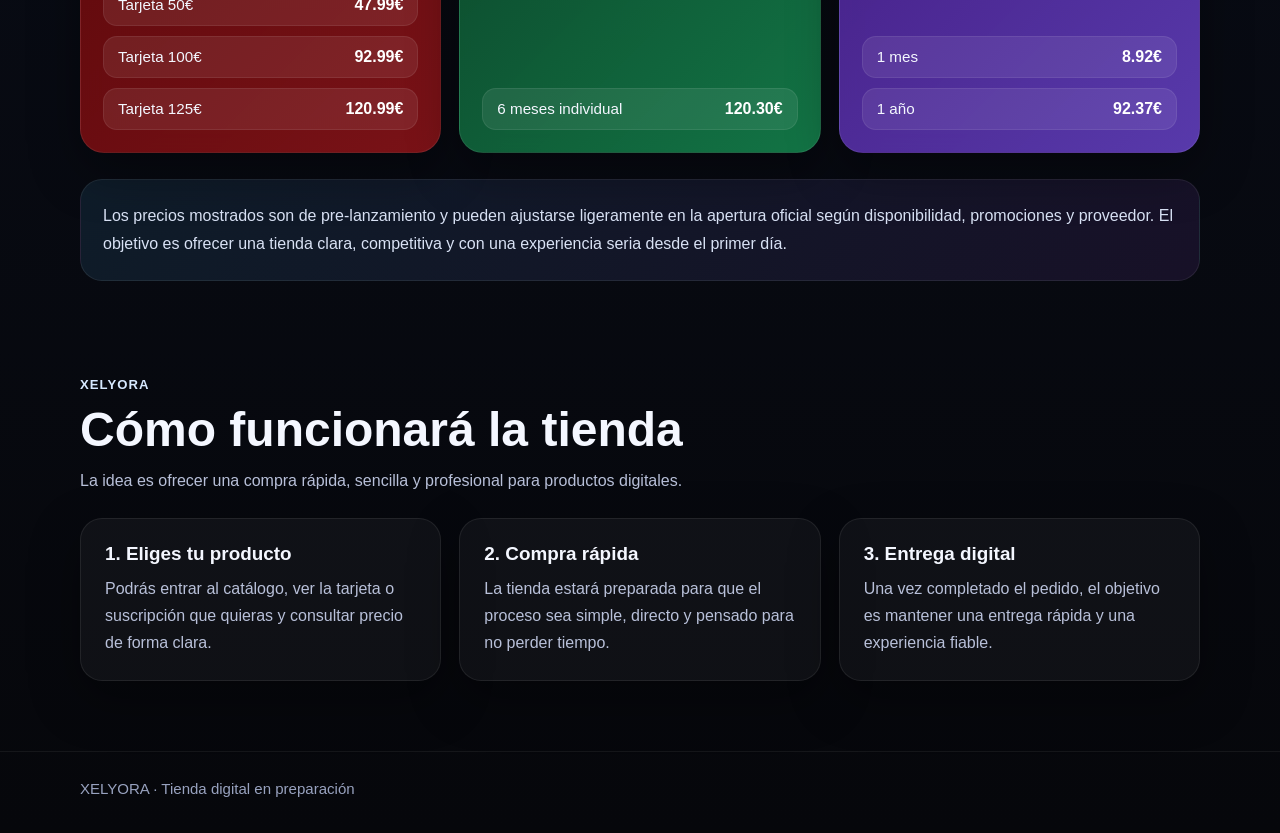
==== commit f53a0ff9: "Update index.html" ====
--- a/public/index.html
+++ b/public/index.html
@@ -52,9 +52,73 @@
       margin: 0 auto;
     }
 
+    /* CONTADOR PREMIUM */
+    .launch-bar {
+      position: sticky;
+      top: 0;
+      z-index: 9999;
+      background: linear-gradient(90deg, #0a0f1f, #141c3a);
+      border-bottom: 1px solid rgba(255,255,255,0.08);
+      backdrop-filter: blur(10px);
+      box-shadow: 0 8px 25px rgba(0,0,0,0.3);
+    }
+
+    .launch-inner {
+      display: flex;
+      justify-content: space-between;
+      align-items: center;
+      gap: 12px;
+      max-width: 1200px;
+      margin: auto;
+      padding: 10px 16px;
+      flex-wrap: wrap;
+    }
+
+    .launch-left {
+      font-weight: 700;
+      color: #fff;
+      font-size: 14px;
+    }
+
+    .launch-date {
+      font-weight: 700;
+      color: #fff;
+      font-size: 14px;
+    }
+
+    .countdown {
+      display: flex;
+      gap: 10px;
+      flex-wrap: wrap;
+    }
+
+    .time-box {
+      background: rgba(255,255,255,0.05);
+      border: 1px solid rgba(255,255,255,0.10);
+      padding: 8px 10px;
+      border-radius: 12px;
+      text-align: center;
+      min-width: 62px;
+      backdrop-filter: blur(6px);
+    }
+
+    .time-box strong {
+      display: block;
+      font-size: 18px;
+      color: #ffffff;
+      line-height: 1;
+      margin-bottom: 4px;
+    }
+
+    .time-box span {
+      font-size: 10px;
+      color: #9aa4c7;
+      letter-spacing: 0.08em;
+    }
+
     .site-header {
       position: sticky;
-      top: 0;
+      top: 56px;
       z-index: 20;
       backdrop-filter: blur(14px);
       background: rgba(5, 7, 12, 0.72);
@@ -409,6 +473,18 @@
       }
     }
 
+    @media (max-width: 768px) {
+      .launch-inner {
+        justify-content: center;
+        text-align: center;
+      }
+
+      .launch-left,
+      .launch-date {
+        width: 100%;
+      }
+    }
+
     @media (max-width: 760px) {
       .nav {
         display: none;
@@ -437,42 +513,38 @@
   </style>
 </head>
 <body>
-  
   <div class="launch-bar">
-  <div class="launch-inner">
-
-    <div class="launch-left">
-      🚀 Lanzamiento XELYORA
+    <div class="launch-inner">
+      <div class="launch-left">
+        🚀 Lanzamiento XELYORA
+      </div>
+
+      <div class="countdown">
+        <div class="time-box">
+          <strong id="days">00</strong>
+          <span>DÍAS</span>
+        </div>
+
+        <div class="time-box">
+          <strong id="hours">00</strong>
+          <span>HORAS</span>
+        </div>
+
+        <div class="time-box">
+          <strong id="minutes">00</strong>
+          <span>MIN</span>
+        </div>
+
+        <div class="time-box">
+          <strong id="seconds">00</strong>
+          <span>SEG</span>
+        </div>
+      </div>
+
+      <div class="launch-date">15 Abril</div>
     </div>
-
-    <div class="countdown">
-      <div class="time-box">
-        <strong id="days">00</strong>
-        <span>DÍAS</span>
-      </div>
-
-      <div class="time-box">
-        <strong id="hours">00</strong>
-        <span>HORAS</span>
-      </div>
-
-      <div class="time-box">
-        <strong id="minutes">00</strong>
-        <span>MIN</span>
-      </div>
-
-      <div class="time-box">
-        <strong id="seconds">00</strong>
-        <span>SEG</span>
-      </div>
-    </div>
-
   </div>
-</div>
-   
-  <span class="launch-date">15 Abril</span>
-  </div>
-</div>
+
   <header class="site-header">
     <div class="container header-wrap">
       <a class="brand" href="/">
@@ -598,10 +670,7 @@
               <li><span>Tarjeta 100€</span><strong>92.99€</strong></li>
               <li><span>Tarjeta 125€</span><strong>120.99€</strong></li>
             </ul>
-          
-        
-         
-         </article>
+          </article>
 
           <article class="product-card spotify">
             <div>
@@ -612,8 +681,8 @@
               <p>Códigos premium y recargas para seguir escuchando sin límites.</p>
             </div>
             <ul class="price-list">
-             <li><span>6 meses individual </span><strong>120.30€</strong></li>
-           </ul>
+              <li><span>6 meses individual</span><strong>120.30€</strong></li>
+            </ul>
           </article>
 
           <article class="product-card nitro">
@@ -625,7 +694,7 @@
               <p>Suscripción premium para Discord con más funciones y mejor experiencia.</p>
             </div>
             <ul class="price-list">
-              <li><span>1 mes</span><strong>8.92€€</strong></li>
+              <li><span>1 mes</span><strong>8.92€</strong></li>
               <li><span>1 año</span><strong>92.37€</strong></li>
             </ul>
           </article>
@@ -684,5 +753,42 @@
       XELYORA · Tienda digital en preparación
     </div>
   </footer>
+
+  <script>
+    const launchDate = new Date("2026-04-15T00:00:00");
+
+    function updateCountdown() {
+      const daysEl = document.getElementById("days");
+      const hoursEl = document.getElementById("hours");
+      const minutesEl = document.getElementById("minutes");
+      const secondsEl = document.getElementById("seconds");
+
+      if (!daysEl || !hoursEl || !minutesEl || !secondsEl) return;
+
+      const now = new Date();
+      const diff = launchDate - now;
+
+      if (diff <= 0) {
+        const countdown = document.querySelector(".countdown");
+        if (countdown) {
+          countdown.innerHTML = "<div class='time-box'><strong>YA</strong><span>DISPONIBLE</span></div>";
+        }
+        return;
+      }
+
+      const d = Math.floor(diff / (1000 * 60 * 60 * 24));
+      const h = Math.floor((diff / (1000 * 60 * 60)) % 24);
+      const m = Math.floor((diff / (1000 * 60)) % 60);
+      const s = Math.floor((diff / 1000) % 60);
+
+      daysEl.textContent = String(d).padStart(2, "0");
+      hoursEl.textContent = String(h).padStart(2, "0");
+      minutesEl.textContent = String(m).padStart(2, "0");
+      secondsEl.textContent = String(s).padStart(2, "0");
+    }
+
+    updateCountdown();
+    setInterval(updateCountdown, 1000);
+  </script>
 </body>
 </html>
